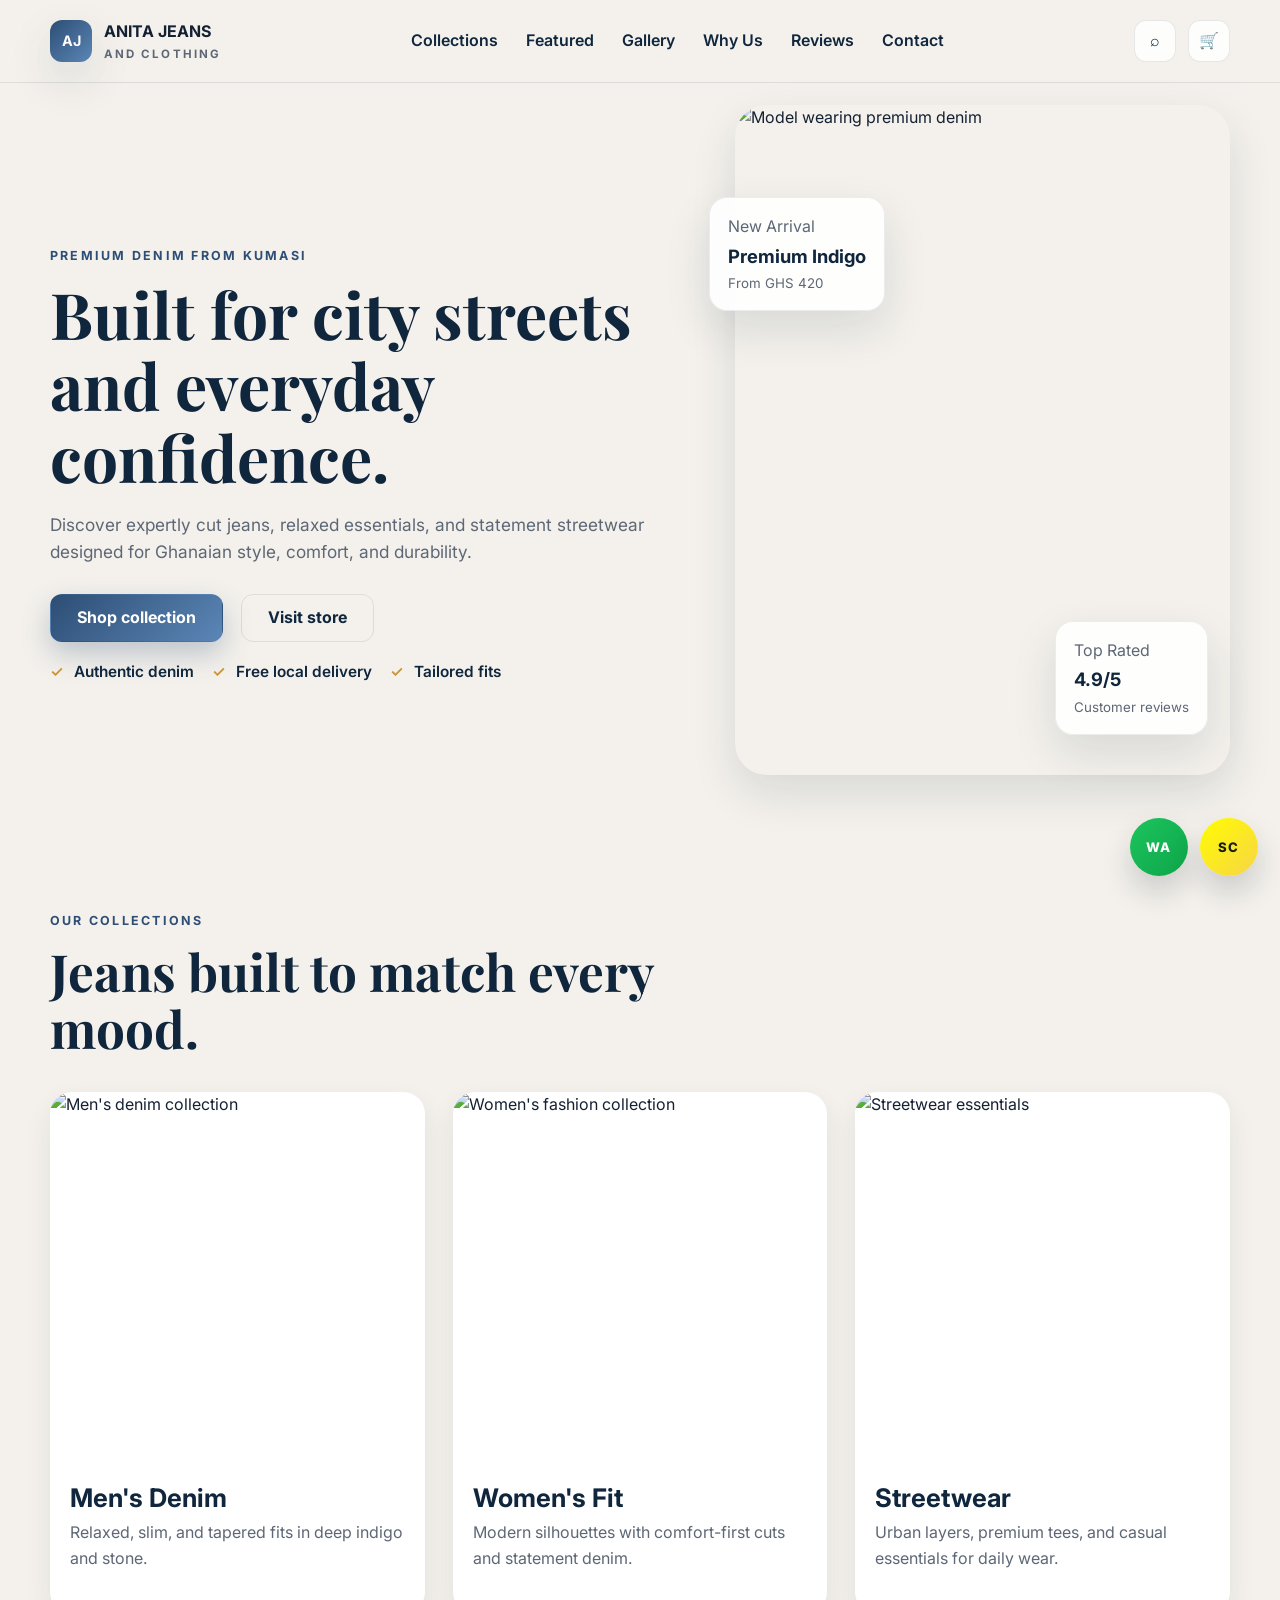
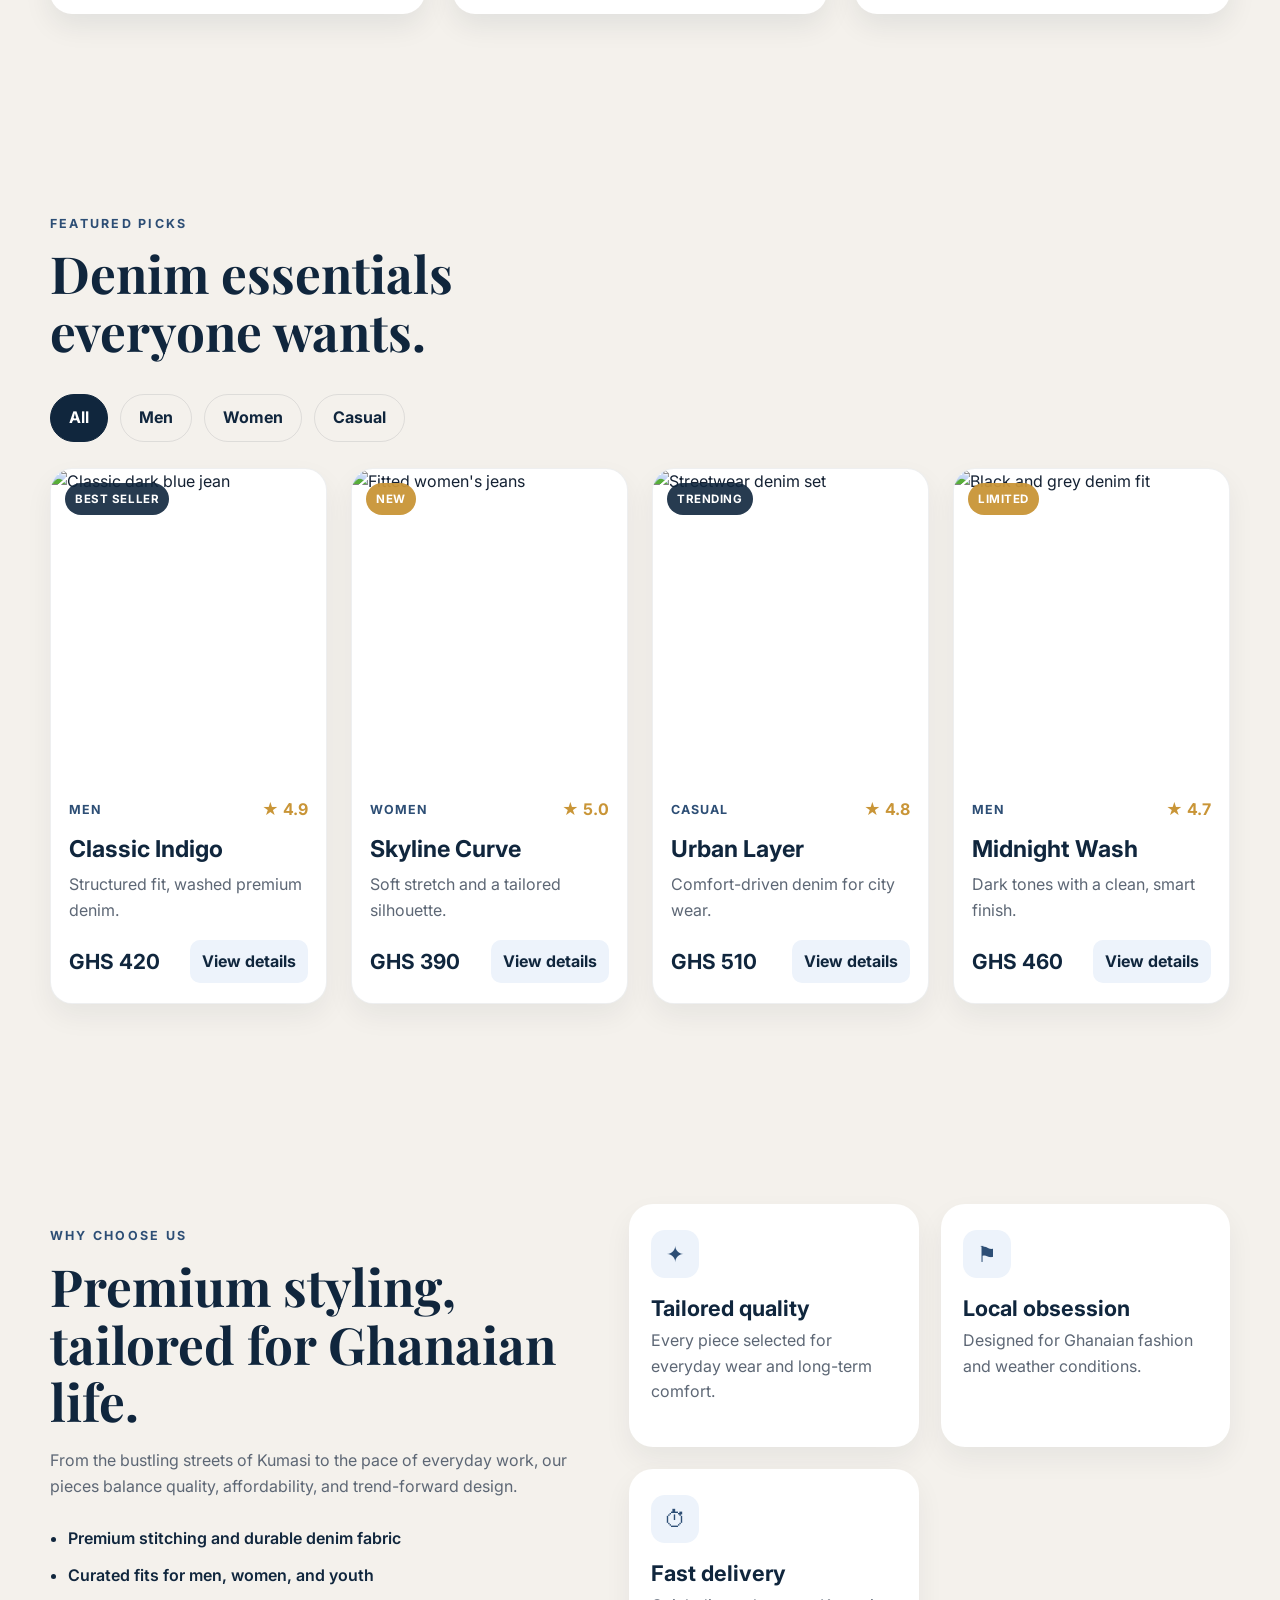
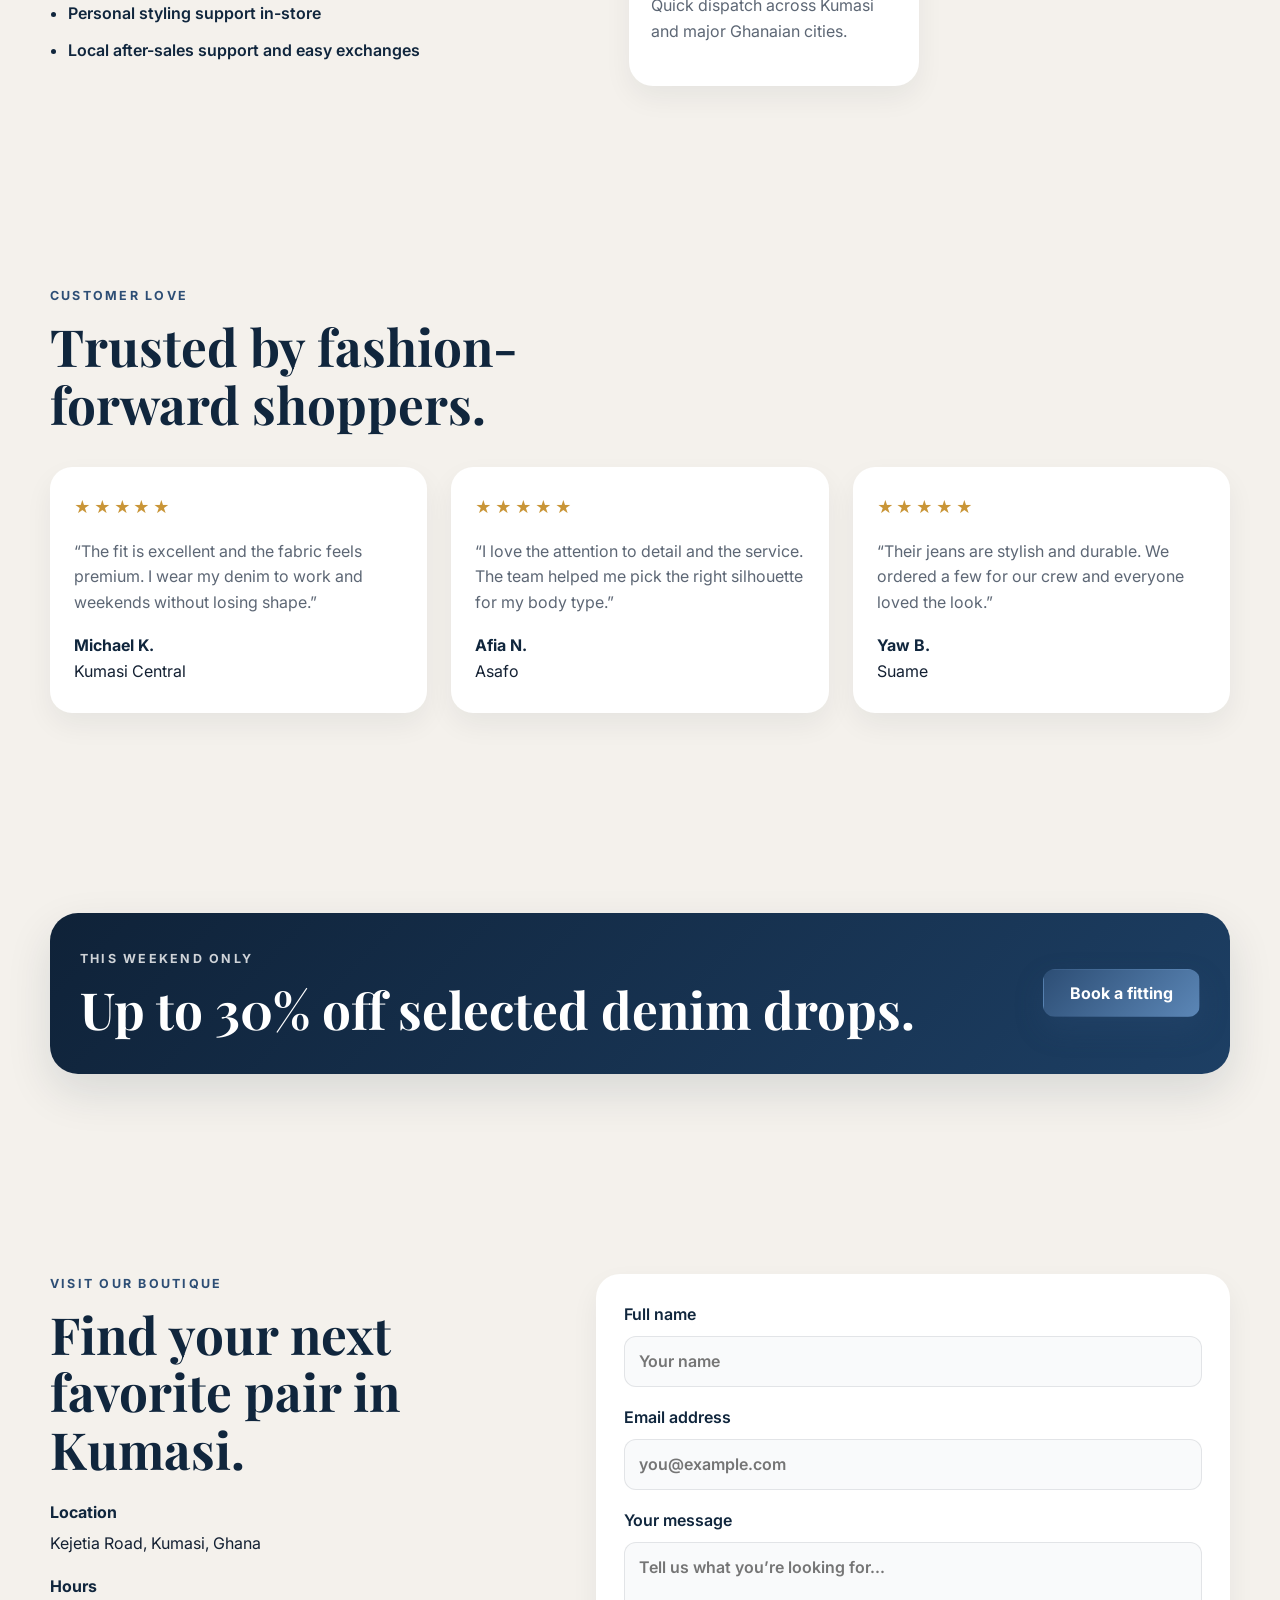
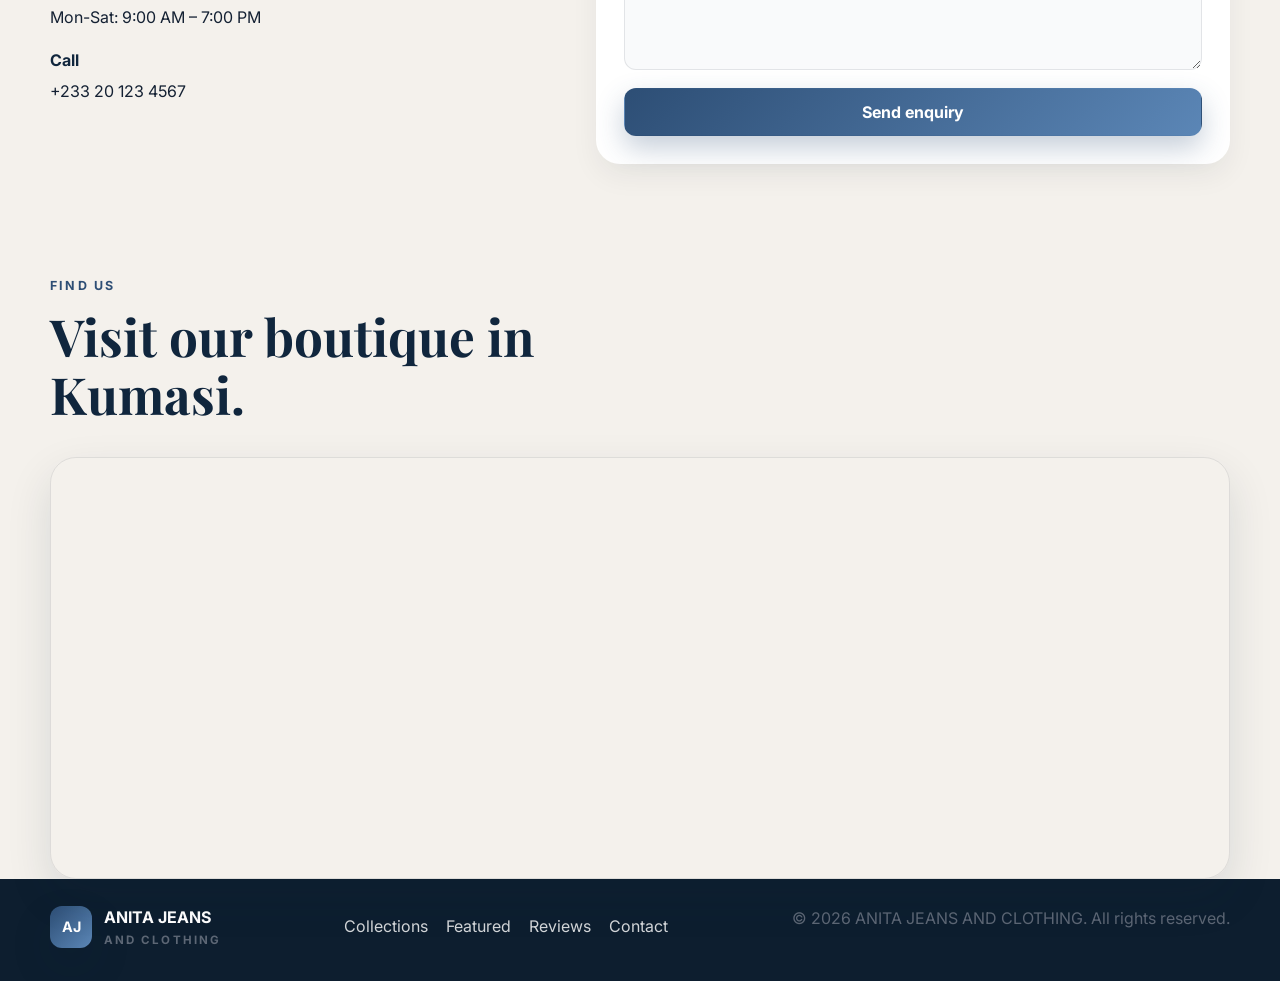
==== index.html @ ad5097da "first commit" ====
<!DOCTYPE html>
<html lang="en">
  <head>
    <meta charset="UTF-8" />
    <meta name="viewport" content="width=device-width, initial-scale=1.0" />
    <title>ANITA JEANS AND CLOTHING | Premium Jeans & Clothing</title>
    <meta
      name="description"
      content="ANITA JEANS AND CLOTHING offers premium jeans, fashion basics, and everyday clothing in Ghana's commercial hub, Kumasi."
    />
    <link rel="preconnect" href="https://fonts.googleapis.com" />
    <link rel="preconnect" href="https://fonts.gstatic.com" crossorigin />
    <link
      href="https://fonts.googleapis.com/css2?family=Inter:wght@400;500;600;700;800&family=Playfair+Display:wght@600;700;800&display=swap"
      rel="stylesheet"
    />
    <link rel="stylesheet" href="styles.css" />
  </head>
  <body>
    <header class="site-header">
      <div class="container nav-wrap">
        <a href="#home" class="brand" aria-label="ANITA JEANS AND CLOTHING home">
          <span class="brand-mark">AJ</span>
          <span>
            <strong>ANITA JEANS</strong>
            <small>AND CLOTHING</small>
          </span>
        </a>

        <nav class="main-nav" aria-label="Main navigation">
          <a href="#collections">Collections</a>
          <a href="#featured">Featured</a>
          <a href="gallery.html">Gallery</a>
          <a href="#why-us">Why Us</a>
          <a href="#reviews">Reviews</a>
          <a href="#contact">Contact</a>
        </nav>

        <div class="nav-actions">
          <button class="icon-button" aria-label="Search">
            <span>⌕</span>
          </button>
          <button class="icon-button" aria-label="Cart">
            <span>🛒</span>
          </button>
          <button class="menu-button" aria-label="Open menu">
            <span></span>
            <span></span>
            <span></span>
          </button>
        </div>
      </div>
    </header>

    <main id="home">
      <section class="hero">
        <div class="container hero-grid">
          <div class="hero-copy reveal">
            <p class="eyebrow">Premium denim from Kumasi</p>
            <h1>Built for city streets and everyday confidence.</h1>
            <p class="hero-text">
              Discover expertly cut jeans, relaxed essentials, and statement
              streetwear designed for Ghanaian style, comfort, and durability.
            </p>
            <div class="cta-row">
              <a href="#featured" class="btn btn-primary">Shop collection</a>
              <a href="#contact" class="btn btn-secondary">Visit store</a>
            </div>
            <ul class="trust-list">
              <li>Authentic denim</li>
              <li>Free local delivery</li>
              <li>Tailored fits</li>
            </ul>
          </div>

          <div class="hero-visual reveal">
            <div class="floating-card card-one">
              <span>New Arrival</span>
              <strong>Premium Indigo</strong>
              <small>From GHS 420</small>
            </div>
            <div class="image-stack">
              <img
                src="https://images.unsplash.com/photo-1541099649105-f69ad21f3246?auto=format&fit=crop&w=900&q=80"
                alt="Model wearing premium denim"
              />
            </div>
            <div class="floating-card card-two">
              <span>Top Rated</span>
              <strong>4.9/5</strong>
              <small>Customer reviews</small>
            </div>
          </div>
        </div>
      </section>

     <!-- <section class="stats-bar">
        <div class="container stats-grid">
          <div>
            <strong>10K+</strong>
            <span>Happy shoppers</span>
          </div>
          <div>
            <strong>120+</strong>
            <span>Styles curated</span>
          </div>
          <div>
            <strong>48h</strong>
            <span>Fast local dispatch</span>
          </div>
          <div>
            <strong>5.0</strong>
            <span>Average service rating</span>
          </div>
        </div>
      </section>
      -->


      <section id="collections" class="collections section-space">
        <div class="container">
          <div class="section-heading reveal">
            <p class="eyebrow">Our collections</p>
            <h2>Jeans built to match every mood.</h2>
          </div>

          <div class="collection-grid">
            <a class="collection-card reveal" href="gallery.html">
              <img
                src="https://images.unsplash.com/photo-1521572267360-ee0c2909d518?auto=format&fit=crop&w=800&q=80"
                alt="Men's denim collection"
              />
              <div class="card-copy">
                <h3>Men's Denim</h3>
                <p>Relaxed, slim, and tapered fits in deep indigo and stone.</p>
              </div>
            </a>
            <a class="collection-card reveal" href="gallery.html">
              <img
                src="https://images.unsplash.com/photo-1483985988355-763728e1935b?auto=format&fit=crop&w=800&q=80"
                alt="Women's fashion collection"
              />
              <div class="card-copy">
                <h3>Women's Fit</h3>
                <p>Modern silhouettes with comfort-first cuts and statement denim.</p>
              </div>
            </a>
            <a class="collection-card reveal" href="gallery.html">
              <img
                src="https://images.unsplash.com/photo-1507679799987-c73779587ccf?auto=format&fit=crop&w=800&q=80"
                alt="Streetwear essentials"
              />
              <div class="card-copy">
                <h3>Streetwear</h3>
                <p>Urban layers, premium tees, and casual essentials for daily wear.</p>
              </div>
            </a>
          </div>
        </div>
      </section>

      <section id="featured" class="featured section-space">
        <div class="container">
          <div class="section-heading reveal">
            <p class="eyebrow">Featured picks</p>
            <h2>Denim essentials everyone wants.</h2>
          </div>

          <div class="filter-bar reveal" aria-label="Product filters">
            <button class="filter-btn active" data-filter="all">All</button>
            <button class="filter-btn" data-filter="men">Men</button>
            <button class="filter-btn" data-filter="women">Women</button>
            <button class="filter-btn" data-filter="casual">Casual</button>
          </div>

          <div class="product-grid">
            <a class="product-card reveal" data-category="men" href="gallery.html">
              <div class="product-image">
                <img
                  src="https://images.unsplash.com/photo-1515886657613-9f3515b0c78f?auto=format&fit=crop&w=800&q=80"
                  alt="Classic dark blue jean"
                />
                <span class="badge">Best seller</span>
              </div>
              <div class="product-info">
                <div class="meta-row">
                  <span class="category">Men</span>
                  <span class="rating">★ 4.9</span>
                </div>
                <h3>Classic Indigo</h3>
                <p>Structured fit, washed premium denim.</p>
                <div class="price-row">
                  <strong>GHS 420</strong>
                  <button type="button">View details</button>
                </div>
              </div>
            </a>

            <a class="product-card reveal" data-category="women" href="gallery.html">
              <div class="product-image">
                <img
                  src="https://images.unsplash.com/photo-1529139574466-a303027c1d8b?auto=format&fit=crop&w=800&q=80"
                  alt="Fitted women's jeans"
                />
                <span class="badge alt">New</span>
              </div>
              <div class="product-info">
                <div class="meta-row">
                  <span class="category">Women</span>
                  <span class="rating">★ 5.0</span>
                </div>
                <h3>Skyline Curve</h3>
                <p>Soft stretch and a tailored silhouette.</p>
                <div class="price-row">
                  <strong>GHS 390</strong>
                  <button type="button">View details</button>
                </div>
              </div>
            </a>

            <a class="product-card reveal" data-category="casual" href="gallery.html">
              <div class="product-image">
                <img
                  src="https://images.unsplash.com/photo-1524504388940-b1c1722653e1?auto=format&fit=crop&w=800&q=80"
                  alt="Streetwear denim set"
                />
                <span class="badge">Trending</span>
              </div>
              <div class="product-info">
                <div class="meta-row">
                  <span class="category">Casual</span>
                  <span class="rating">★ 4.8</span>
                </div>
                <h3>Urban Layer</h3>
                <p>Comfort-driven denim for city wear.</p>
                <div class="price-row">
                  <strong>GHS 510</strong>
                  <button type="button">View details</button>
                </div>
              </div>
            </a>

            <a class="product-card reveal" data-category="men" href="gallery.html">
              <div class="product-image">
                <img
                  src="https://images.unsplash.com/photo-1504593811423-6dd665756598?auto=format&fit=crop&w=800&q=80"
                  alt="Black and grey denim fit"
                />
                <span class="badge alt">Limited</span>
              </div>
              <div class="product-info">
                <div class="meta-row">
                  <span class="category">Men</span>
                  <span class="rating">★ 4.7</span>
                </div>
                <h3>Midnight Wash</h3>
                <p>Dark tones with a clean, smart finish.</p>
                <div class="price-row">
                  <strong>GHS 460</strong>
                  <button type="button">View details</button>
                </div>
              </div>
            </a>
          </div>
        </div>
      </section>

      <section id="why-us" class="why-us section-space">
        <div class="container why-layout">
          <div class="why-copy reveal">
            <p class="eyebrow">Why choose us</p>
            <h2>Premium styling, tailored for Ghanaian life.</h2>
            <p>
              From the bustling streets of Kumasi to the pace of everyday work,
              our pieces balance quality, affordability, and trend-forward design.
            </p>
            <ul class="feature-list">
              <li>Premium stitching and durable denim fabric</li>
              <li>Curated fits for men, women, and youth</li>
              <li>Personal styling support in-store</li>
              <li>Local after-sales support and easy exchanges</li>
            </ul>
          </div>

          <div class="feature-cards reveal">
            <div class="mini-card">
              <span class="icon">✦</span>
              <h3>Tailored quality</h3>
              <p>Every piece selected for everyday wear and long-term comfort.</p>
            </div>
            <div class="mini-card">
              <span class="icon">⚑</span>
              <h3>Local obsession</h3>
              <p>Designed for Ghanaian fashion and weather conditions.</p>
            </div>
            <div class="mini-card">
              <span class="icon">⏱</span>
              <h3>Fast delivery</h3>
              <p>Quick dispatch across Kumasi and major Ghanaian cities.</p>
            </div>
          </div>
        </div>
      </section>

      <section id="reviews" class="reviews section-space">
        <div class="container">
          <div class="section-heading reveal">
            <p class="eyebrow">Customer love</p>
            <h2>Trusted by fashion-forward shoppers.</h2>
          </div>

          <div class="testimonial-grid">
            <article class="testimonial reveal">
              <div class="stars">★★★★★</div>
              <p>
                “The fit is excellent and the fabric feels premium. I wear my denim
                to work and weekends without losing shape.”
              </p>
              <div class="person">
                <strong>Michael K.</strong>
                <span>Kumasi Central</span>
              </div>
            </article>
            <article class="testimonial reveal">
              <div class="stars">★★★★★</div>
              <p>
                “I love the attention to detail and the service. The team helped me
                pick the right silhouette for my body type.”
              </p>
              <div class="person">
                <strong>Afia N.</strong>
                <span>Asafo</span>
              </div>
            </article>
            <article class="testimonial reveal">
              <div class="stars">★★★★★</div>
              <p>
                “Their jeans are stylish and durable. We ordered a few for our crew
                and everyone loved the look.”
              </p>
              <div class="person">
                <strong>Yaw B.</strong>
                <span>Suame</span>
              </div>
            </article>
          </div>
        </div>
      </section>

      <section class="promo-banner section-space">
        <div class="container promo-box reveal">
          <div>
            <p class="eyebrow">This weekend only</p>
            <h2>Up to 30% off selected denim drops.</h2>
          </div>
          <a href="#contact" class="btn btn-primary">Book a fitting</a>
        </div>
      </section>

      <section id="contact" class="contact section-space">
        <div class="container contact-grid">
          <div class="contact-copy reveal">
            <p class="eyebrow">Visit our boutique</p>
            <h2>Find your next favorite pair in Kumasi.</h2>
            <div class="info-list">
              <div>
                <strong>Location</strong>
                <span>Kejetia Road, Kumasi, Ghana</span>
              </div>
              <div>
                <strong>Hours</strong>
                <span>Mon-Sat: 9:00 AM – 7:00 PM</span>
              </div>
              <div>
                <strong>Call</strong>
                <span>+233 20 123 4567</span>
              </div>
            </div>
          </div>

          <form class="contact-form reveal">
            <label>
              Full name
              <input type="text" placeholder="Your name" />
            </label>
            <label>
              Email address
              <input type="email" placeholder="you@example.com" />
            </label>
            <label>
              Your message
              <textarea rows="4" placeholder="Tell us what you’re looking for..."></textarea>
            </label>
            <button type="submit" class="btn btn-primary">Send enquiry</button>
          </form>
        </div>
      </section>

      <section class="map-section section-space-sm">
        <div class="container">
          <div class="section-heading reveal">
            <p class="eyebrow">Find us</p>
            <h2>Visit our boutique in Kumasi.</h2>
          </div>
          <div class="map-frame reveal">
            <iframe
              src="https://www.google.com/maps?q=Kejetia%20Road%20Kumasi%20Ghana&output=embed"
              loading="lazy"
              referrerpolicy="no-referrer-when-downgrade"
              allowfullscreen
              title="ANITA JEANS AND CLOTHING location map"
            ></iframe>
          </div>
        </div>
      </section>
    </main>

    <footer class="site-footer">
      <div class="container footer-wrap">
        <div>
          <a href="#home" class="brand footer-brand">
            <span class="brand-mark">AJ</span>
            <span>
              <strong>ANITA JEANS</strong>
              <small>AND CLOTHING</small>
            </span>
          </a>
        </div>

        <div class="footer-links">
          <a href="#collections">Collections</a>
          <a href="#featured">Featured</a>
          <a href="#reviews">Reviews</a>
          <a href="#contact">Contact</a>
        </div>

        <p>© <span id="year"></span> ANITA JEANS AND CLOTHING. All rights reserved.</p>
      </div>
    </footer>

    <div class="floating-socials" aria-label="Social media links">
      <a
        class="social-float whatsapp-float"
        href="https://wa.me/233200000000?text=Hello%20ANITA%20JEANS%20AND%20CLOTHING%2C%20I%20would%20like%20to%20place%20an%20order."
        target="_blank"
        rel="noopener noreferrer"
        aria-label="Chat on WhatsApp"
      >
        <span>WA</span>
      </a>
      <a
        class="social-float snapchat-float"
        href="https://www.snapchat.com/add/anitajeans"
        target="_blank"
        rel="noopener noreferrer"
        aria-label="Follow on Snapchat"
      >
        <span>SC</span>
      </a>
    </div>

    <script src="script.js"></script>
  </body>
</html>
---- styles.css ----
:root {
  --bg: #f4f1ec;
  --panel: #ffffff;
  --panel-soft: #edf3fb;
  --ink: #142133;
  --muted: #5d6775;
  --line: rgba(20, 33, 51, 0.1);
  --navy: #10263d;
  --denim: #2d4e75;
  --denim-bright: #5b86b6;
  --jean-dark: #162c44;
  --stone: #d9d4cb;
  --gold: #c99537;
  --shadow: 0 18px 45px rgba(16, 38, 61, 0.12);
  --radius: 22px;
}

* {
  box-sizing: border-box;
}

html {
  scroll-behavior: smooth;
}

body {
  margin: 0;
  font-family: "Inter", sans-serif;
  background: var(--bg);
  color: var(--ink);
  line-height: 1.6;
  overflow-x: hidden;
}

a {
  color: inherit;
  text-decoration: none;
}

img {
  display: block;
  max-width: 100%;
}

button,
input,
textarea {
  font: inherit;
}

.container {
  width: min(1180px, calc(100% - 32px));
  margin: 0 auto;
}

.section-space {
  padding: 100px 0;
}

.eyebrow {
  margin: 0 0 12px;
  font-size: 0.78rem;
  letter-spacing: 0.18em;
  text-transform: uppercase;
  color: var(--denim);
  font-weight: 700;
}

h1,
h2,
h3 {
  margin-top: 0;
  line-height: 1.12;
  color: var(--navy);
}

h1,
h2 {
  font-family: "Playfair Display", serif;
}

h1 {
  font-size: clamp(2.8rem, 5vw, 5rem);
  margin-bottom: 18px;
}

h2 {
  font-size: clamp(2.2rem, 4vw, 3.4rem);
  margin-bottom: 18px;
}

p {
  margin-top: 0;
  color: var(--muted);
}

.site-header {
  position: sticky;
  top: 0;
  z-index: 50;
  background: rgba(244, 241, 236, 0.78);
  backdrop-filter: blur(16px);
  border-bottom: 1px solid var(--line);
}

.nav-wrap {
  display: flex;
  align-items: center;
  justify-content: space-between;
  height: 82px;
  gap: 24px;
}

.brand {
  display: inline-flex;
  align-items: center;
  gap: 12px;
  font-weight: 700;
}

.brand span strong,
.brand span small {
  display: block;
}

.brand span small {
  font-size: 0.72rem;
  letter-spacing: 0.18em;
  text-transform: uppercase;
  color: var(--muted);
}

.brand-mark {
  width: 42px;
  height: 42px;
  display: inline-grid;
  place-items: center;
  border-radius: 12px;
  background: linear-gradient(135deg, var(--denim), var(--denim-bright));
  color: white;
  font-size: 0.9rem;
  box-shadow: var(--shadow);
}

.main-nav {
  display: flex;
  align-items: center;
  gap: 28px;
  color: var(--navy);
  font-weight: 600;
}

.main-nav a {
  position: relative;
}

.main-nav a.active {
  color: var(--denim);
}

.main-nav a::after {
  content: "";
  position: absolute;
  left: 0;
  bottom: -8px;
  width: 0;
  height: 2px;
  background: var(--denim);
  transition: width 0.25s ease;
}

.main-nav a:hover::after,
.main-nav a:focus-visible::after {
  width: 100%;
}

.nav-actions {
  display: flex;
  align-items: center;
  gap: 12px;
}

.icon-button,
.menu-button {
  border: 1px solid var(--line);
  background: rgba(255, 255, 255, 0.8);
  color: var(--navy);
  border-radius: 12px;
  width: 42px;
  height: 42px;
  display: grid;
  place-items: center;
  cursor: pointer;
  transition: transform 0.2s ease;
}

.icon-button:hover,
.menu-button:hover {
  transform: translateY(-1px);
}

.menu-button {
  display: none;
  padding: 0;
}

.menu-button span {
  display: block;
  width: 18px;
  height: 2px;
  background: var(--navy);
  border-radius: 999px;
  margin: 2px 0;
}

.hero {
  position: relative;
  padding: 72px 0 36px;
}

.hero-grid {
  display: grid;
  grid-template-columns: 1.08fr 0.92fr;
  align-items: center;
  gap: 48px;
}

.hero-text {
  max-width: 610px;
  font-size: 1.08rem;
}

.cta-row {
  display: flex;
  flex-wrap: wrap;
  align-items: center;
  gap: 18px;
  margin: 28px 0 18px;
}

.btn {
  display: inline-flex;
  align-items: center;
  justify-content: center;
  min-height: 48px;
  padding: 0 26px;
  border-radius: 12px;
  border: 1px solid transparent;
  font-weight: 700;
  transition: transform 0.2s ease, box-shadow 0.2s ease;
}

.btn:hover {
  transform: translateY(-2px);
}

.btn-primary {
  background: linear-gradient(135deg, var(--denim), var(--denim-bright));
  color: white;
  box-shadow: 0 12px 28px rgba(45, 78, 117, 0.28);
}

.btn-secondary {
  background: transparent;
  color: var(--navy);
  border-color: var(--line);
}

.trust-list {
  display: flex;
  flex-wrap: wrap;
  gap: 18px;
  list-style: none;
  padding: 0;
  margin: 18px 0 0;
  color: var(--navy);
  font-weight: 600;
  font-size: 0.96rem;
}

.trust-list li::before {
  content: "✓";
  display: inline-block;
  margin-right: 10px;
  color: var(--gold);
}

.hero-visual {
  position: relative;
  min-height: 620px;
}

.image-stack {
  position: absolute;
  right: 0;
  bottom: 0;
  width: min(570px, 95%);
  border-radius: 32px;
  overflow: hidden;
  box-shadow: var(--shadow);
}

.image-stack img {
  width: 100%;
  height: 670px;
  object-fit: cover;
}

.floating-card {
  position: absolute;
  z-index: 2;
  background: rgba(255, 255, 255, 0.9);
  border: 1px solid rgba(17, 32, 50, 0.08);
  backdrop-filter: blur(10px);
  border-radius: 18px;
  box-shadow: var(--shadow);
  padding: 16px 18px;
  display: flex;
  flex-direction: column;
  gap: 2px;
}

.floating-card span,
.floating-card small {
  color: var(--muted);
}

.floating-card strong {
  color: var(--navy);
  font-size: 1.15rem;
}

.card-one {
  left: 0;
  top: 42px;
}

.card-two {
  right: 22px;
  bottom: 40px;
}

.stats-bar {
  background: var(--navy);
  padding: 32px 0;
}

.stats-grid {
  display: grid;
  grid-template-columns: repeat(4, minmax(0, 1fr));
  gap: 18px;
  color: white;
}

.stats-grid div {
  display: flex;
  flex-direction: column;
  align-items: center;
  gap: 6px;
}

.stats-grid strong {
  font-size: clamp(1.8rem, 2vw, 2.6rem);
}

.stats-grid span {
  opacity: 0.8;
}

.section-heading {
  max-width: 620px;
  margin-bottom: 34px;
}

.collection-grid {
  display: grid;
  grid-template-columns: repeat(3, minmax(0, 1fr));
  gap: 28px;
}

.collection-card {
  background: var(--panel);
  border-radius: var(--radius);
  overflow: hidden;
  box-shadow: 0 12px 28px rgba(17, 32, 50, 0.08);
}

.collection-card img {
  width: 100%;
  height: 370px;
  object-fit: cover;
}

.card-copy {
  padding: 22px 20px 26px;
}

.card-copy h3 {
  margin-bottom: 8px;
  font-size: 1.6rem;
}

.filter-bar {
  display: flex;
  flex-wrap: wrap;
  gap: 12px;
  margin-bottom: 26px;
}

.filter-btn {
  border: 1px solid var(--line);
  background: transparent;
  color: var(--navy);
  border-radius: 999px;
  padding: 10px 18px;
  cursor: pointer;
  font-weight: 700;
}

.filter-btn.active {
  background: var(--navy);
  color: white;
  border-color: var(--navy);
}

.product-grid {
  display: grid;
  grid-template-columns: repeat(4, minmax(0, 1fr));
  gap: 24px;
}

.product-card {
  background: var(--panel);
  border-radius: 22px;
  overflow: hidden;
  border: 1px solid rgba(17, 32, 50, 0.07);
  box-shadow: 0 12px 28px rgba(17, 32, 50, 0.06);
  transition: transform 0.25s ease, box-shadow 0.25s ease;
}

.product-card:hover {
  transform: translateY(-5px);
  box-shadow: 0 18px 35px rgba(17, 32, 50, 0.09);
}

.product-image {
  position: relative;
}

.product-image img {
  width: 100%;
  height: 310px;
  object-fit: cover;
}

.badge {
  position: absolute;
  top: 14px;
  left: 14px;
  background: rgba(16, 38, 61, 0.9);
  color: white;
  border-radius: 999px;
  font-size: 0.72rem;
  font-weight: 700;
  letter-spacing: 0.05em;
  text-transform: uppercase;
  padding: 7px 10px;
}

.badge.alt {
  background: rgba(201, 149, 55, 0.95);
}

.product-info {
  padding: 18px 18px 20px;
}

.meta-row,
.price-row {
  display: flex;
  align-items: center;
  justify-content: space-between;
  gap: 12px;
}

.category {
  color: var(--denim);
  font-weight: 700;
  font-size: 0.78rem;
  letter-spacing: 0.08em;
  text-transform: uppercase;
}

.rating {
  color: var(--gold);
  font-weight: 700;
}

.product-info h3 {
  font-size: 1.45rem;
  margin: 14px 0 10px;
}

.product-info p {
  margin-bottom: 16px;
}

.price-row strong {
  color: var(--navy);
  font-size: 1.3rem;
}

.price-row button {
  border: none;
  background: var(--panel-soft);
  color: var(--navy);
  font-weight: 700;
  border-radius: 10px;
  padding: 9px 12px;
  cursor: pointer;
}

.why-layout {
  display: grid;
  grid-template-columns: 0.95fr 1.05fr;
  gap: 36px;
  align-items: center;
}

.feature-list {
  padding-left: 18px;
  margin: 26px 0 0;
  color: var(--navy);
  font-weight: 600;
}

.feature-list li + li {
  margin-top: 12px;
}

.feature-cards {
  display: grid;
  grid-template-columns: repeat(2, minmax(0, 1fr));
  gap: 22px;
}

.mini-card {
  background: var(--panel);
  border-radius: 24px;
  padding: 26px 22px;
  box-shadow: 0 12px 28px rgba(17, 32, 50, 0.06);
}

.icon {
  width: 48px;
  height: 48px;
  border-radius: 14px;
  display: grid;
  place-items: center;
  background: var(--panel-soft);
  color: var(--denim);
  font-size: 1.4rem;
  margin-bottom: 18px;
}

.mini-card h3 {
  margin-bottom: 8px;
  font-size: 1.35rem;
}

.testimonial-grid {
  display: grid;
  grid-template-columns: repeat(3, minmax(0, 1fr));
  gap: 24px;
}

.testimonial {
  background: var(--panel);
  border-radius: 22px;
  padding: 28px 24px;
  box-shadow: 0 12px 28px rgba(17, 32, 50, 0.06);
}

.stars {
  color: var(--gold);
  letter-spacing: 0.175em;
  margin-bottom: 18px;
}

.person {
  display: flex;
  flex-direction: column;
  margin-top: 18px;
}

.person strong {
  color: var(--navy);
}

.promo-box {
  background: linear-gradient(135deg, #0f2238 0%, #1d3f64 100%);
  border-radius: 28px;
  padding: 36px 30px;
  display: flex;
  align-items: center;
  justify-content: space-between;
  gap: 20px;
  box-shadow: var(--shadow);
}

.promo-box h2 {
  color: white;
  margin: 0;
}

.promo-box .eyebrow {
  color: rgba(255, 255, 255, 0.8);
}

.contact-grid {
  display: grid;
  grid-template-columns: 0.9fr 1.1fr;
  gap: 28px;
  align-items: start;
}

.info-list {
  display: grid;
  gap: 18px;
  margin-top: 22px;
}

.info-list div {
  display: flex;
  flex-direction: column;
  gap: 5px;
}

.info-list strong {
  color: var(--navy);
}

.contact-form {
  display: grid;
  gap: 18px;
  background: var(--panel);
  border-radius: 24px;
  padding: 28px;
  box-shadow: 0 12px 28px rgba(17, 32, 50, 0.06);
}

.contact-form label {
  display: grid;
  gap: 8px;
  color: var(--navy);
  font-weight: 600;
}

.contact-form input,
.contact-form textarea {
  width: 100%;
  border: 1px solid var(--line);
  border-radius: 12px;
  min-height: 50px;
  padding: 12px 14px;
  background: #f9fafb;
  color: var(--ink);
}

.contact-form textarea {
  min-height: 120px;
  resize: vertical;
}

.map-section {
  padding-top: 12px;
}

.map-frame {
  border-radius: 26px;
  overflow: hidden;
  border: 1px solid var(--line);
  box-shadow: var(--shadow);
}

.map-frame iframe {
  width: 100%;
  height: 420px;
  border: 0;
  display: block;
}

.gallery-page {
  padding-top: 72px;
}

.gallery-grid {
  display: grid;
  grid-template-columns: repeat(3, minmax(0, 1fr));
  gap: 24px;
}

.gallery-item {
  background: var(--panel);
  border-radius: 22px;
  overflow: hidden;
  box-shadow: 0 12px 28px rgba(17, 32, 50, 0.08);
  border: 1px solid rgba(17, 32, 50, 0.06);
}

.gallery-image-link {
  display: block;
  overflow: hidden;
}

.gallery-item img {
  width: 100%;
  height: 340px;
  object-fit: cover;
  transition: transform 0.25s ease;
}

.gallery-image-link:hover img,
.gallery-image-link:focus-visible img {
  transform: scale(1.04);
}

.gallery-item-info {
  padding: 18px 18px 22px;
}

.gallery-item-info h3 {
  margin-bottom: 8px;
  font-size: 1.6rem;
}

.gallery-item-info p {
  margin-bottom: 12px;
}

.gallery-item-info strong {
  color: var(--navy);
  font-size: 1.3rem;
}

.site-footer {
  background: #0d1e2f;
  color: rgba(255, 255, 255, 0.82);
  padding: 26px 0 32px;
}

.floating-socials {
  position: fixed;
  right: 22px;
  bottom: 24px;
  z-index: 99;
  display: flex;
  align-items: center;
  gap: 12px;
}

.social-float {
  width: 58px;
  height: 58px;
  border-radius: 50%;
  display: inline-flex;
  align-items: center;
  justify-content: center;
  color: white;
  font-weight: 800;
  font-size: 0.82rem;
  letter-spacing: 0.08em;
  box-shadow: 0 16px 30px rgba(17, 32, 50, 0.18);
  transition: transform 0.2s ease, box-shadow 0.2s ease;
}

.social-float:hover {
  transform: translateY(-2px) scale(1.04);
}

.whatsapp-float {
  background: linear-gradient(135deg, #1cc45d, #0ea54a);
}

.snapchat-float {
  background: linear-gradient(135deg, #fffc00, #f7d548);
  color: #1c1c1c;
}

.footer-wrap {
  display: flex;
  align-items: center;
  justify-content: space-between;
  gap: 18px;
}

.footer-brand {
  color: white;
}

.footer-links {
  display: flex;
  flex-wrap: wrap;
  align-items: center;
  gap: 18px;
}

.hidden {
  display: none !important;
}

.reveal {
  opacity: 0;
  transform: translateY(20px);
  transition: opacity 0.6s ease, transform 0.6s ease;
}

.reveal.visible {
  opacity: 1;
  transform: translateY(0);
}

@media (max-width: 980px) {
  .hero-grid,
  .why-layout,
  .contact-grid,
  .collection-grid,
  .testimonial-grid,
  .product-grid {
    grid-template-columns: 1fr 1fr;
  }

  .main-nav {
    display: none;
    position: absolute;
    top: 82px;
    left: 0;
    right: 0;
    flex-direction: column;
    align-items: flex-start;
    gap: 14px;
    background: rgba(244, 241, 236, 0.96);
    border-bottom: 1px solid var(--line);
    padding: 18px 16px 22px;
  }

  .main-nav.open {
    display: flex;
  }

  .menu-button {
    display: grid;
  }

  .product-grid {
    grid-template-columns: repeat(2, minmax(0, 1fr));
  }
}

@media (max-width: 720px) {
  .floating-socials {
    right: 16px;
    bottom: 16px;
    gap: 10px;
  }

  .social-float {
    width: 52px;
    height: 52px;
    font-size: 0.7rem;
  }

  .section-space {
    padding: 84px 0;
  }

  .hero {
    padding-top: 42px;
  }

  .hero-grid,
  .collection-grid,
  .product-grid,
  .testimonial-grid,
  .feature-cards,
  .stats-grid,
  .why-layout,
  .contact-grid,
  .gallery-grid {
    grid-template-columns: 1fr;
  }

  .nav-wrap {
    height: 72px;
  }

  .brand {
    gap: 8px;
    min-width: 0;
  }

  .brand span strong {
    font-size: 0.9rem;
  }

  .brand span small {
    font-size: 0.58rem;
    letter-spacing: 0.08em;
  }

  .brand-mark {
    width: 36px;
    height: 36px;
    font-size: 0.75rem;
  }

  .hero-copy h1 {
    font-size: clamp(2.2rem, 10vw, 3rem);
  }

  .hero-text {
    font-size: 1rem;
  }

  .cta-row {
    flex-direction: column;
    align-items: stretch;
  }

  .cta-row .btn {
    width: 100%;
  }

  .trust-list {
    display: grid;
    gap: 10px;
  }

  .hero-visual {
    min-height: 480px;
    display: grid;
    gap: 14px;
  }

  .image-stack {
    position: relative;
    width: 100%;
  }

  .image-stack img {
    height: 480px;
  }

  .card-one,
  .card-two {
    position: static;
    margin: 0 0 14px;
  }

  .filter-bar {
    display: grid;
    grid-template-columns: repeat(2, minmax(0, 1fr));
  }

  .filter-btn {
    width: 100%;
  }

  .product-info h3,
  .card-copy h3,
  .gallery-item-info h3 {
    font-size: 1.2rem;
  }

  .price-row {
    align-items: center;
  }

  .price-row strong {
    font-size: 1.05rem;
  }

  .price-row button {
    min-width: 110px;
  }

  .promo-box,
  .footer-wrap {
    flex-direction: column;
    align-items: flex-start;
  }

  .promo-box {
    padding: 26px 20px;
  }

  .contact-form {
    padding: 20px 18px;
  }

  .map-frame iframe {
    height: 300px;
  }

  .gallery-item img {
    height: 280px;
  }

  .main-nav {
    padding-inline: 20px;
  }
}
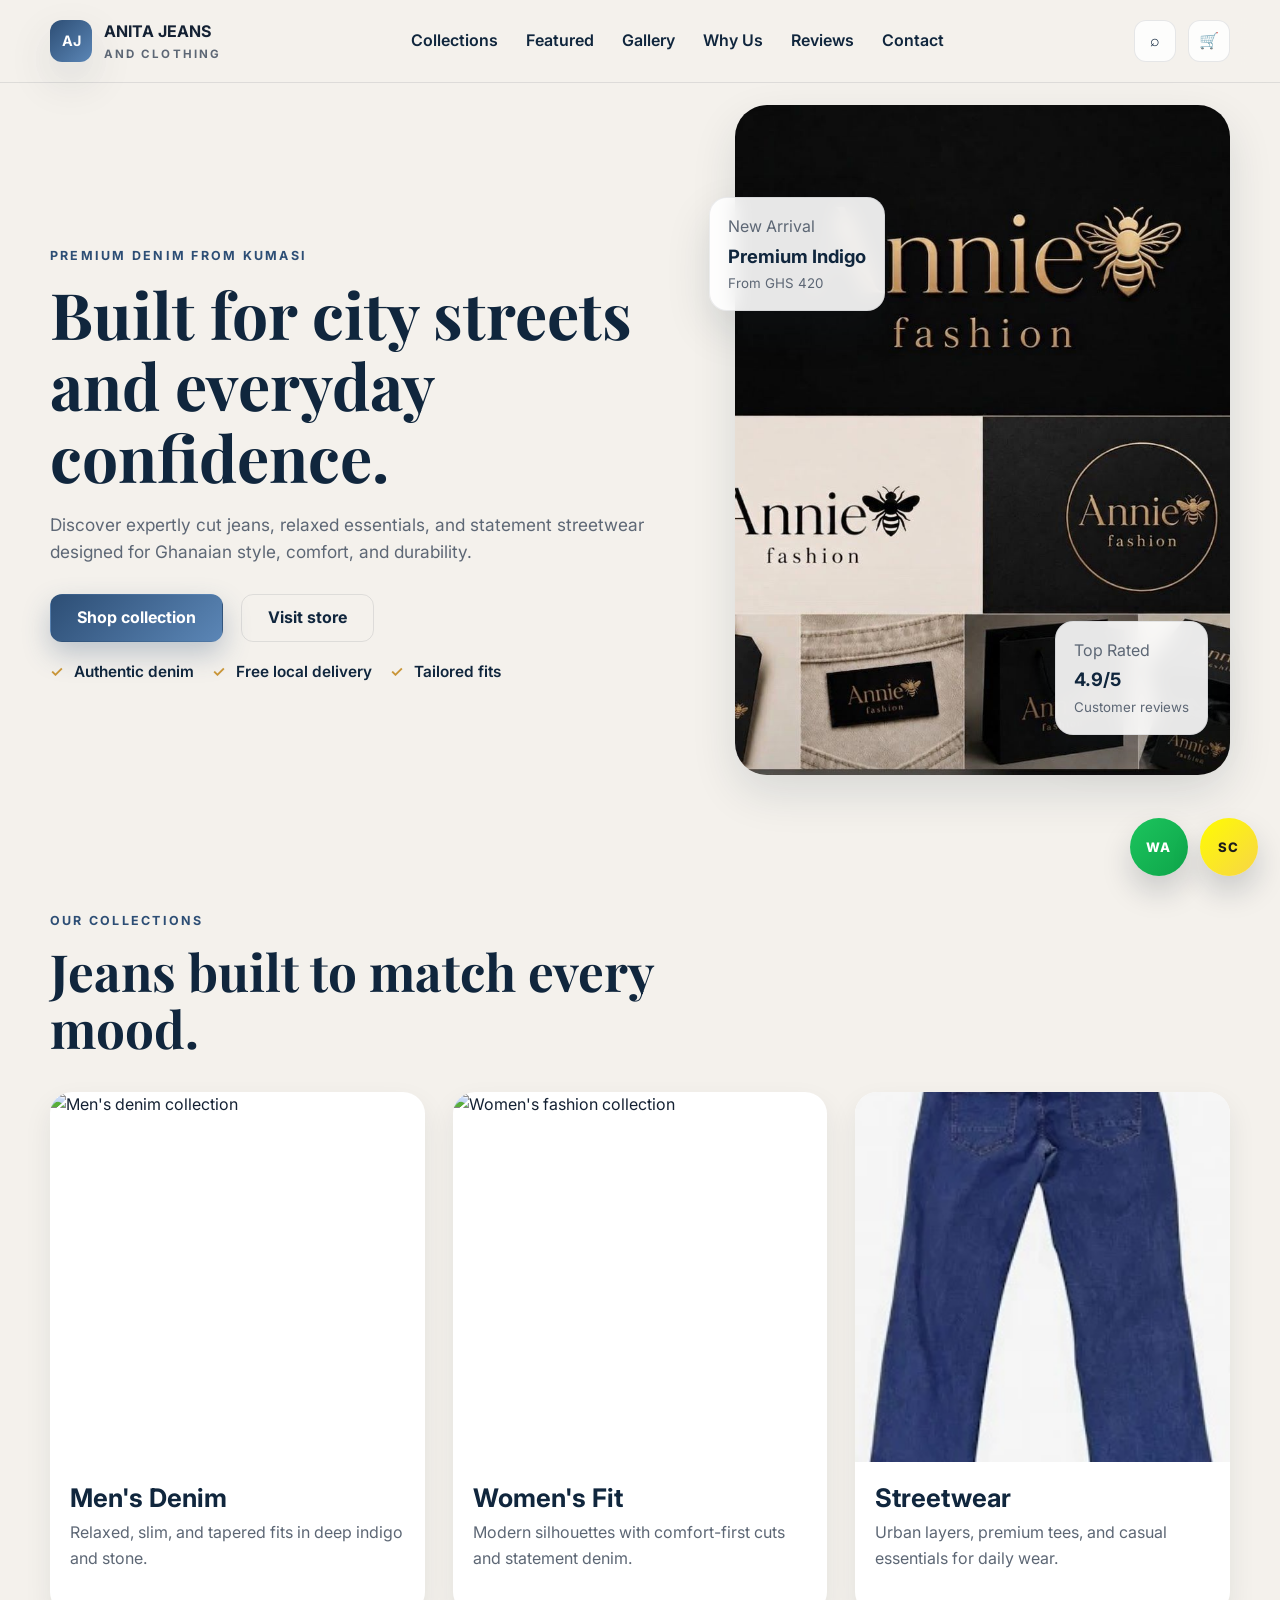
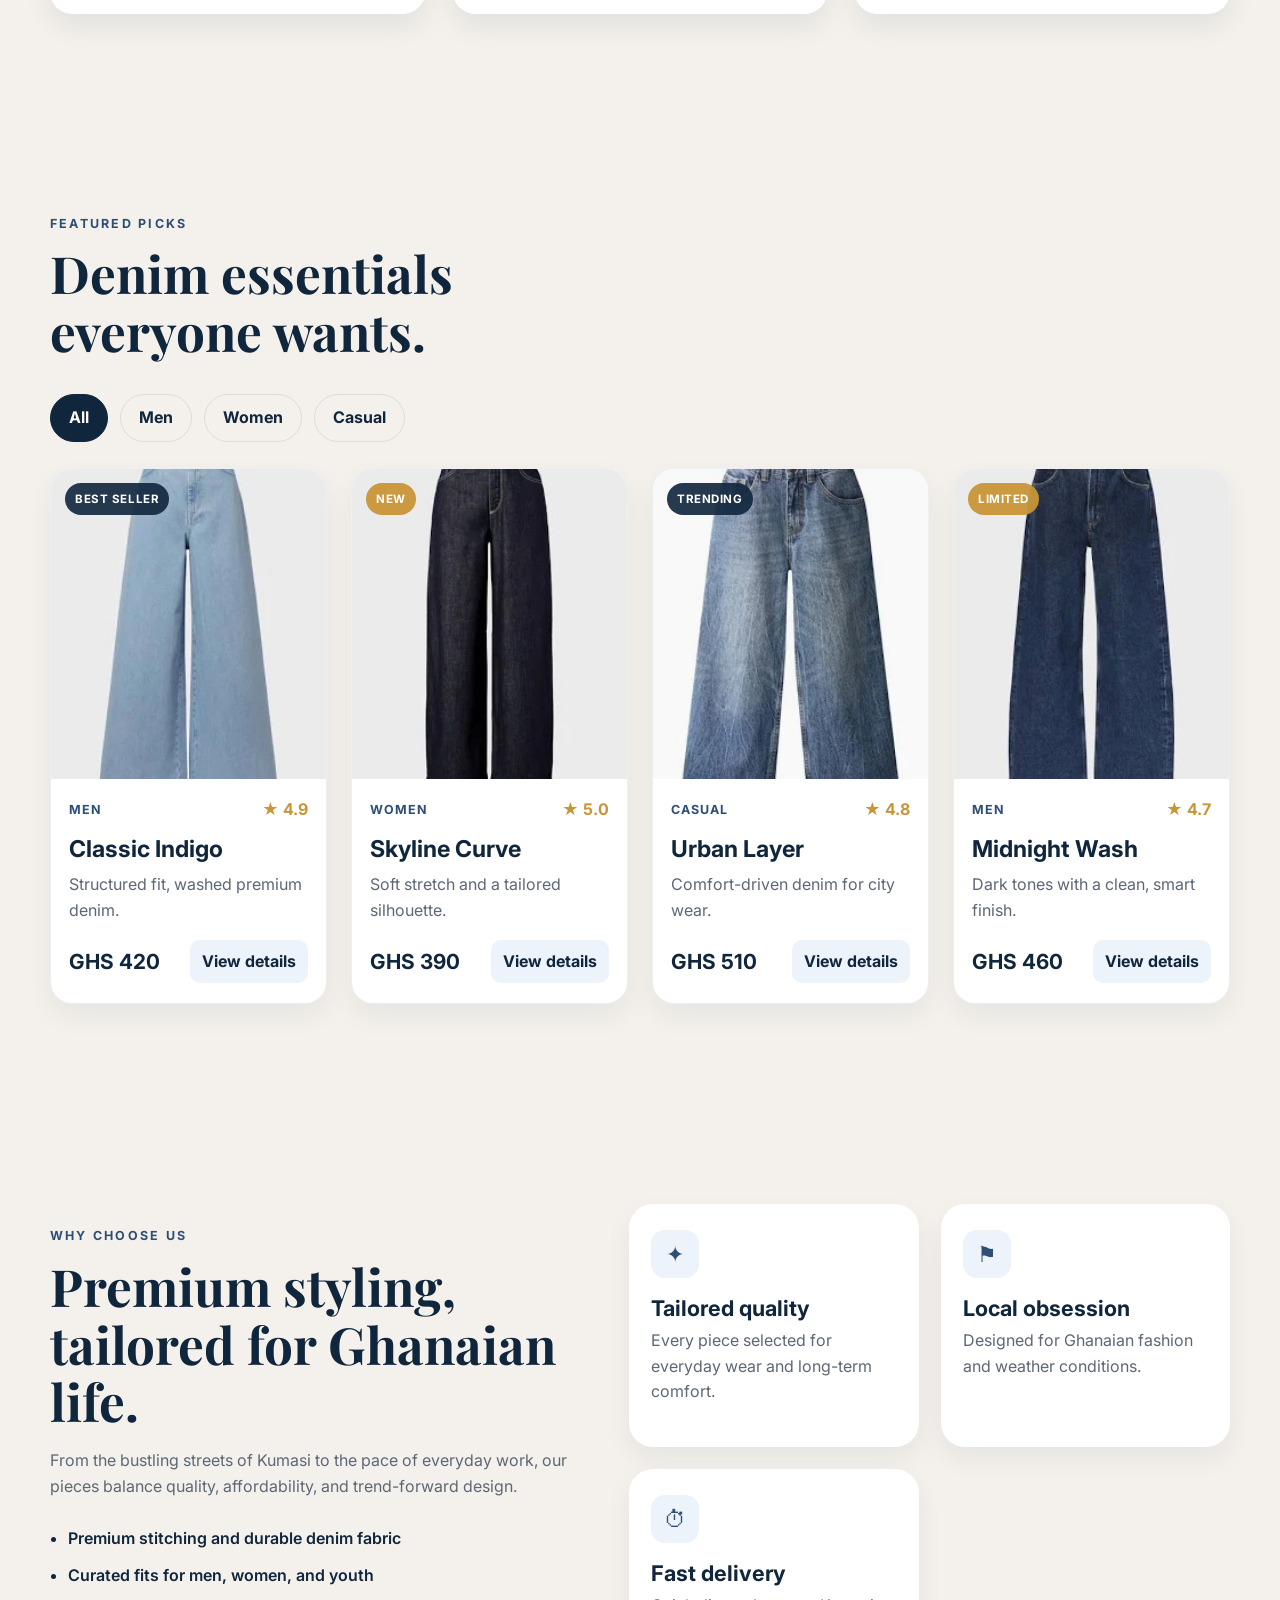
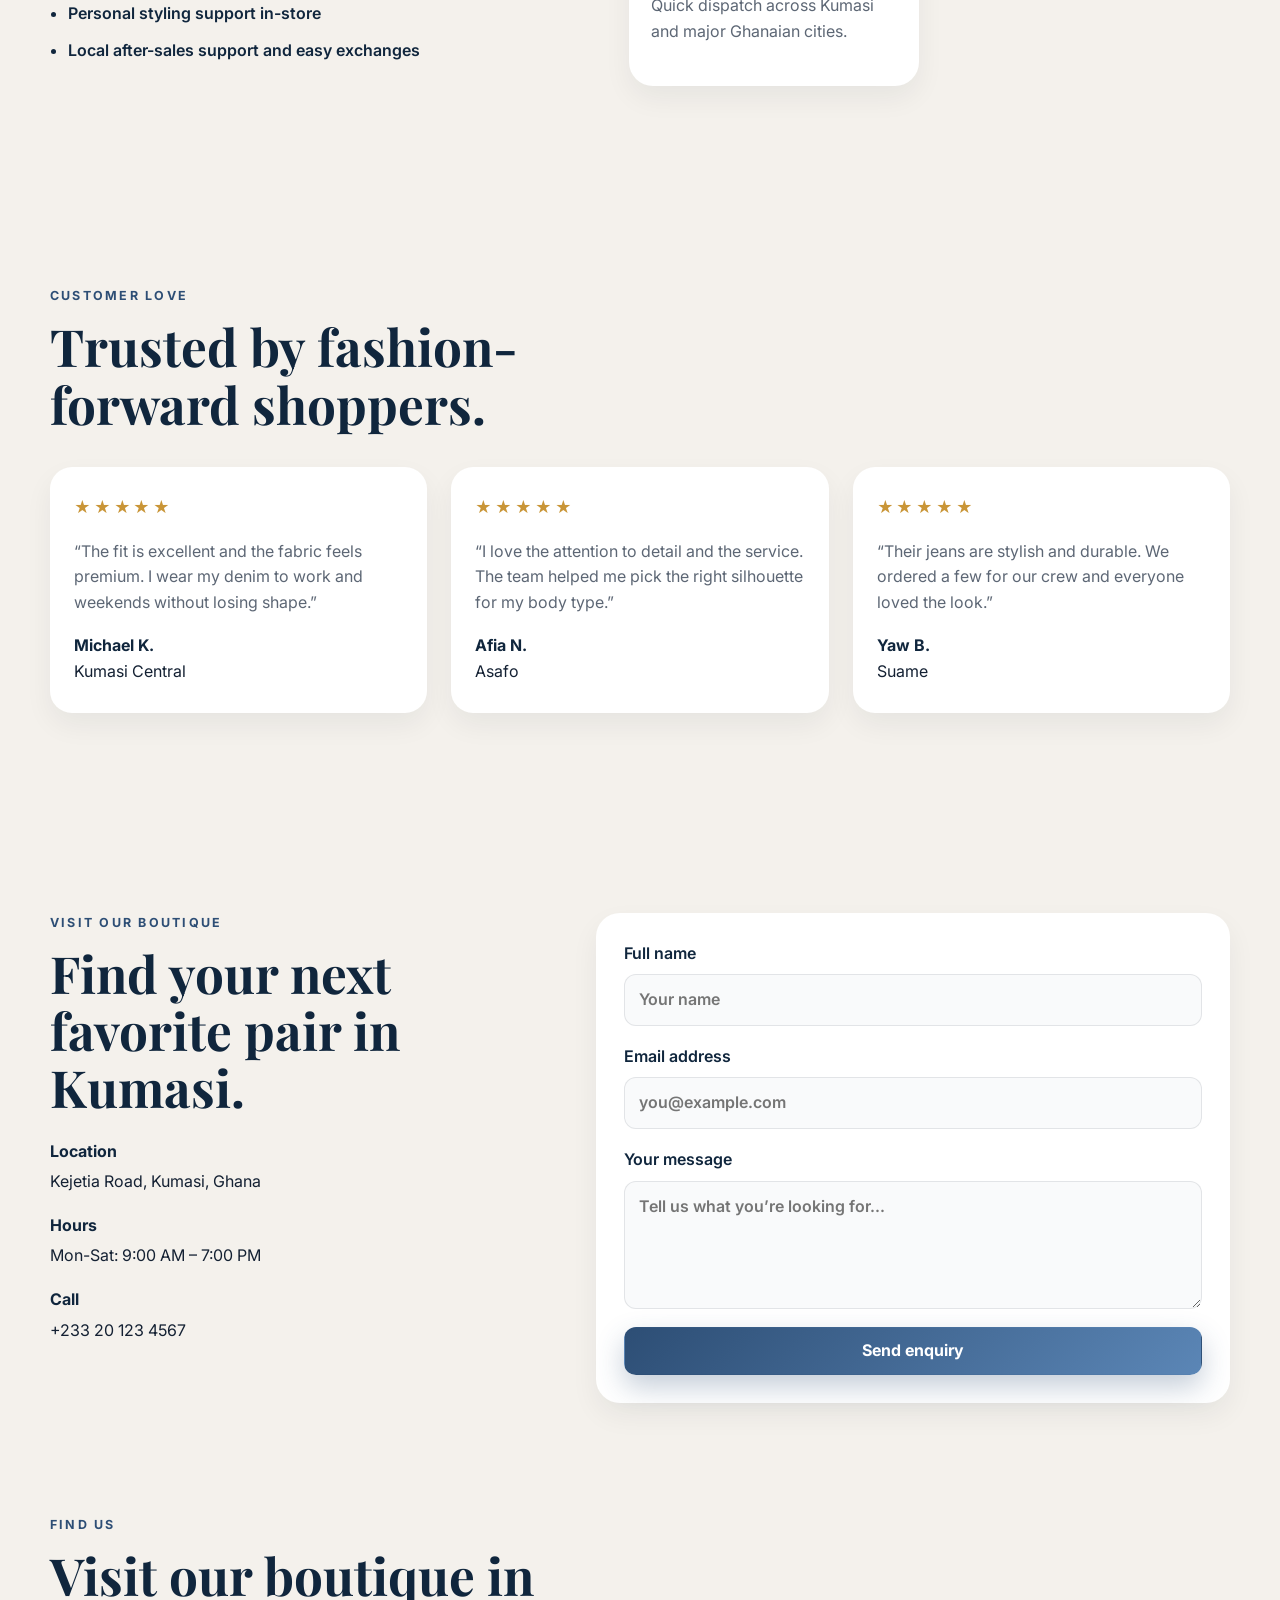
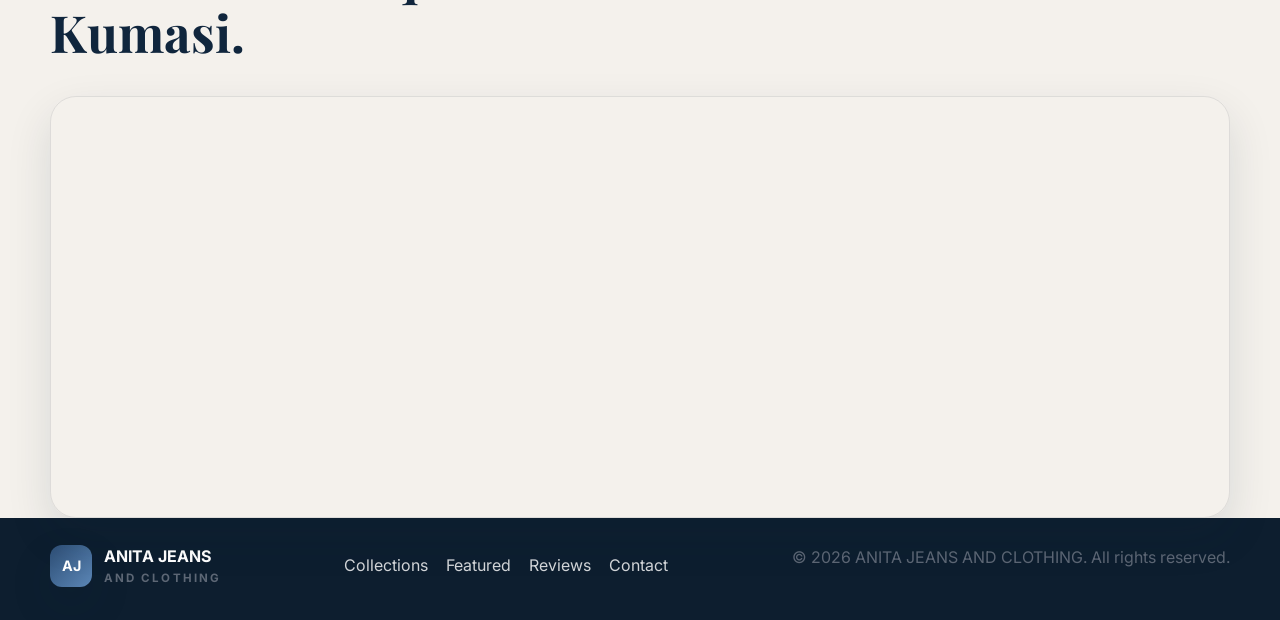
==== commit be506474: "new aditions" ====
--- a/index.html
+++ b/index.html
@@ -81,7 +81,7 @@
             </div>
             <div class="image-stack">
               <img
-                src="https://images.unsplash.com/photo-1541099649105-f69ad21f3246?auto=format&fit=crop&w=900&q=80"
+                src="IMG/p1.jpg"
                 alt="Model wearing premium denim"
               />
             </div>
@@ -127,7 +127,7 @@
           <div class="collection-grid">
             <a class="collection-card reveal" href="gallery.html">
               <img
-                src="https://images.unsplash.com/photo-1521572267360-ee0c2909d518?auto=format&fit=crop&w=800&q=80"
+                src="https://images.unsplash.com/photo-1542272604-787c3835535d?auto=format&fit=crop&w=800&q=80"
                 alt="Men's denim collection"
               />
               <div class="card-copy">
@@ -137,7 +137,7 @@
             </a>
             <a class="collection-card reveal" href="gallery.html">
               <img
-                src="https://images.unsplash.com/photo-1483985988355-763728e1935b?auto=format&fit=crop&w=800&q=80"
+                src="https://images.unsplash.com/photo-1529139574466-a303027c1d8b?auto=format&fit=crop&w=800&q=80"
                 alt="Women's fashion collection"
               />
               <div class="card-copy">
@@ -147,7 +147,7 @@
             </a>
             <a class="collection-card reveal" href="gallery.html">
               <img
-                src="https://images.unsplash.com/photo-1507679799987-c73779587ccf?auto=format&fit=crop&w=800&q=80"
+                src="IMG/p2.jpg"
                 alt="Streetwear essentials"
               />
               <div class="card-copy">
@@ -177,7 +177,7 @@
             <a class="product-card reveal" data-category="men" href="gallery.html">
               <div class="product-image">
                 <img
-                  src="https://images.unsplash.com/photo-1515886657613-9f3515b0c78f?auto=format&fit=crop&w=800&q=80"
+                  src="IMG/p3.jpg"
                   alt="Classic dark blue jean"
                 />
                 <span class="badge">Best seller</span>
@@ -199,7 +199,7 @@
             <a class="product-card reveal" data-category="women" href="gallery.html">
               <div class="product-image">
                 <img
-                  src="https://images.unsplash.com/photo-1529139574466-a303027c1d8b?auto=format&fit=crop&w=800&q=80"
+                  src="IMG/p5.jpg"
                   alt="Fitted women's jeans"
                 />
                 <span class="badge alt">New</span>
@@ -221,7 +221,7 @@
             <a class="product-card reveal" data-category="casual" href="gallery.html">
               <div class="product-image">
                 <img
-                  src="https://images.unsplash.com/photo-1524504388940-b1c1722653e1?auto=format&fit=crop&w=800&q=80"
+                  src="IMG/p4.jpg"
                   alt="Streetwear denim set"
                 />
                 <span class="badge">Trending</span>
@@ -243,7 +243,7 @@
             <a class="product-card reveal" data-category="men" href="gallery.html">
               <div class="product-image">
                 <img
-                  src="https://images.unsplash.com/photo-1504593811423-6dd665756598?auto=format&fit=crop&w=800&q=80"
+                  src="IMG/p6.jpg"
                   alt="Black and grey denim fit"
                 />
                 <span class="badge alt">Limited</span>
@@ -347,7 +347,7 @@
         </div>
       </section>
 
-      <section class="promo-banner section-space">
+      <!--<section class="promo-banner section-space">
         <div class="container promo-box reveal">
           <div>
             <p class="eyebrow">This weekend only</p>
@@ -356,6 +356,7 @@
           <a href="#contact" class="btn btn-primary">Book a fitting</a>
         </div>
       </section>
+    -->
 
       <section id="contact" class="contact section-space">
         <div class="container contact-grid">
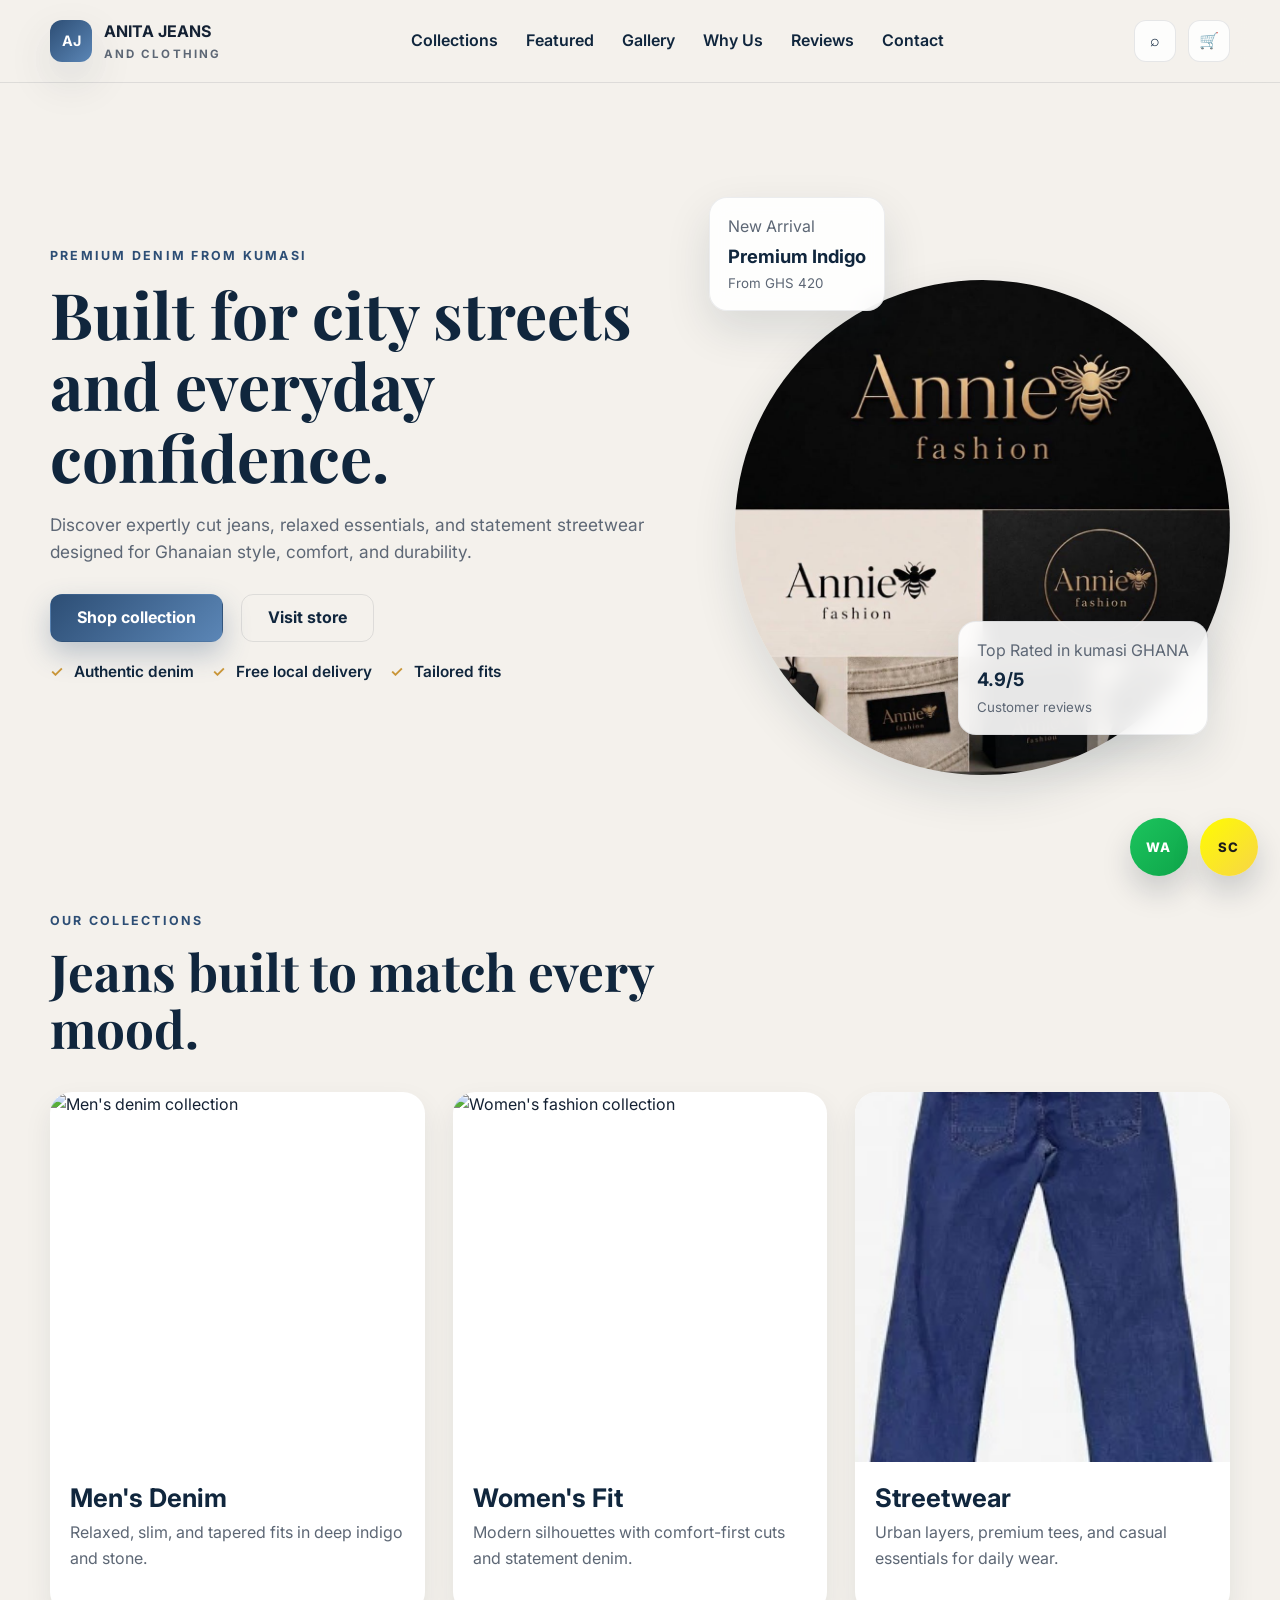
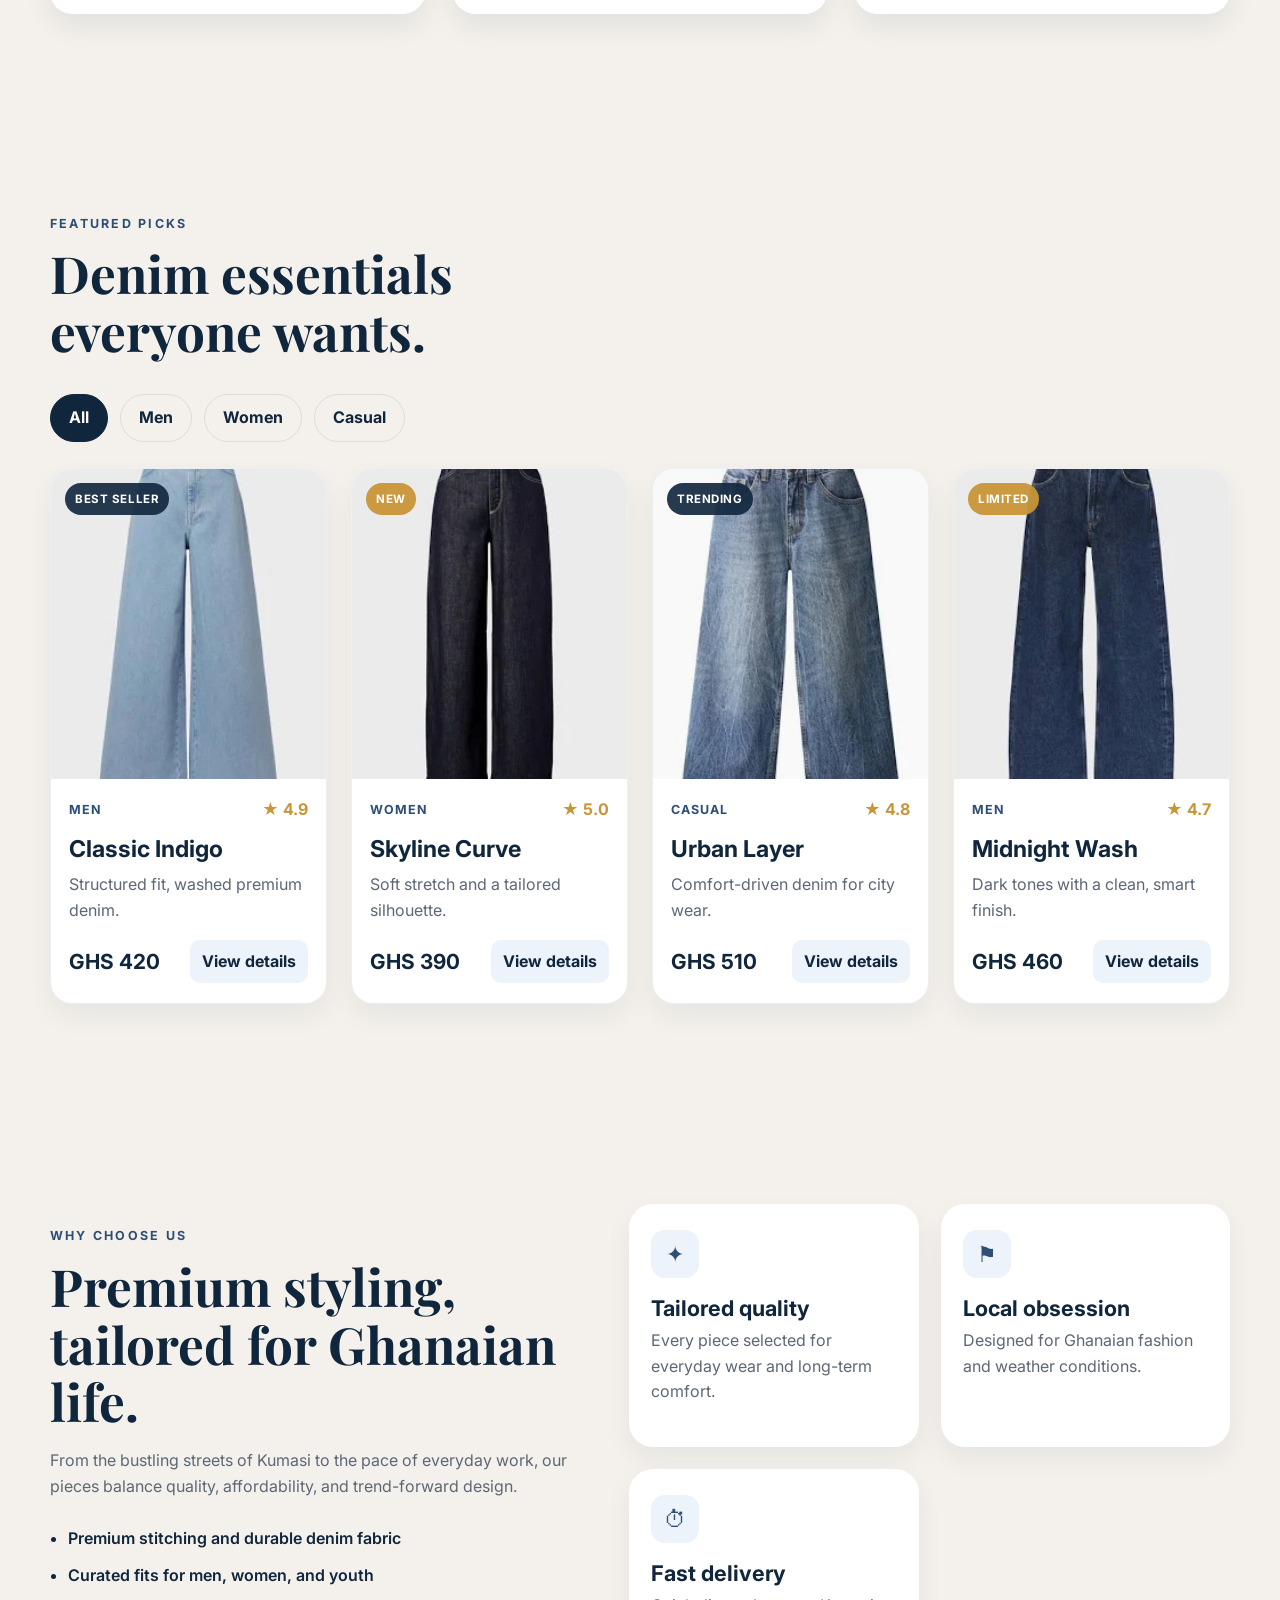
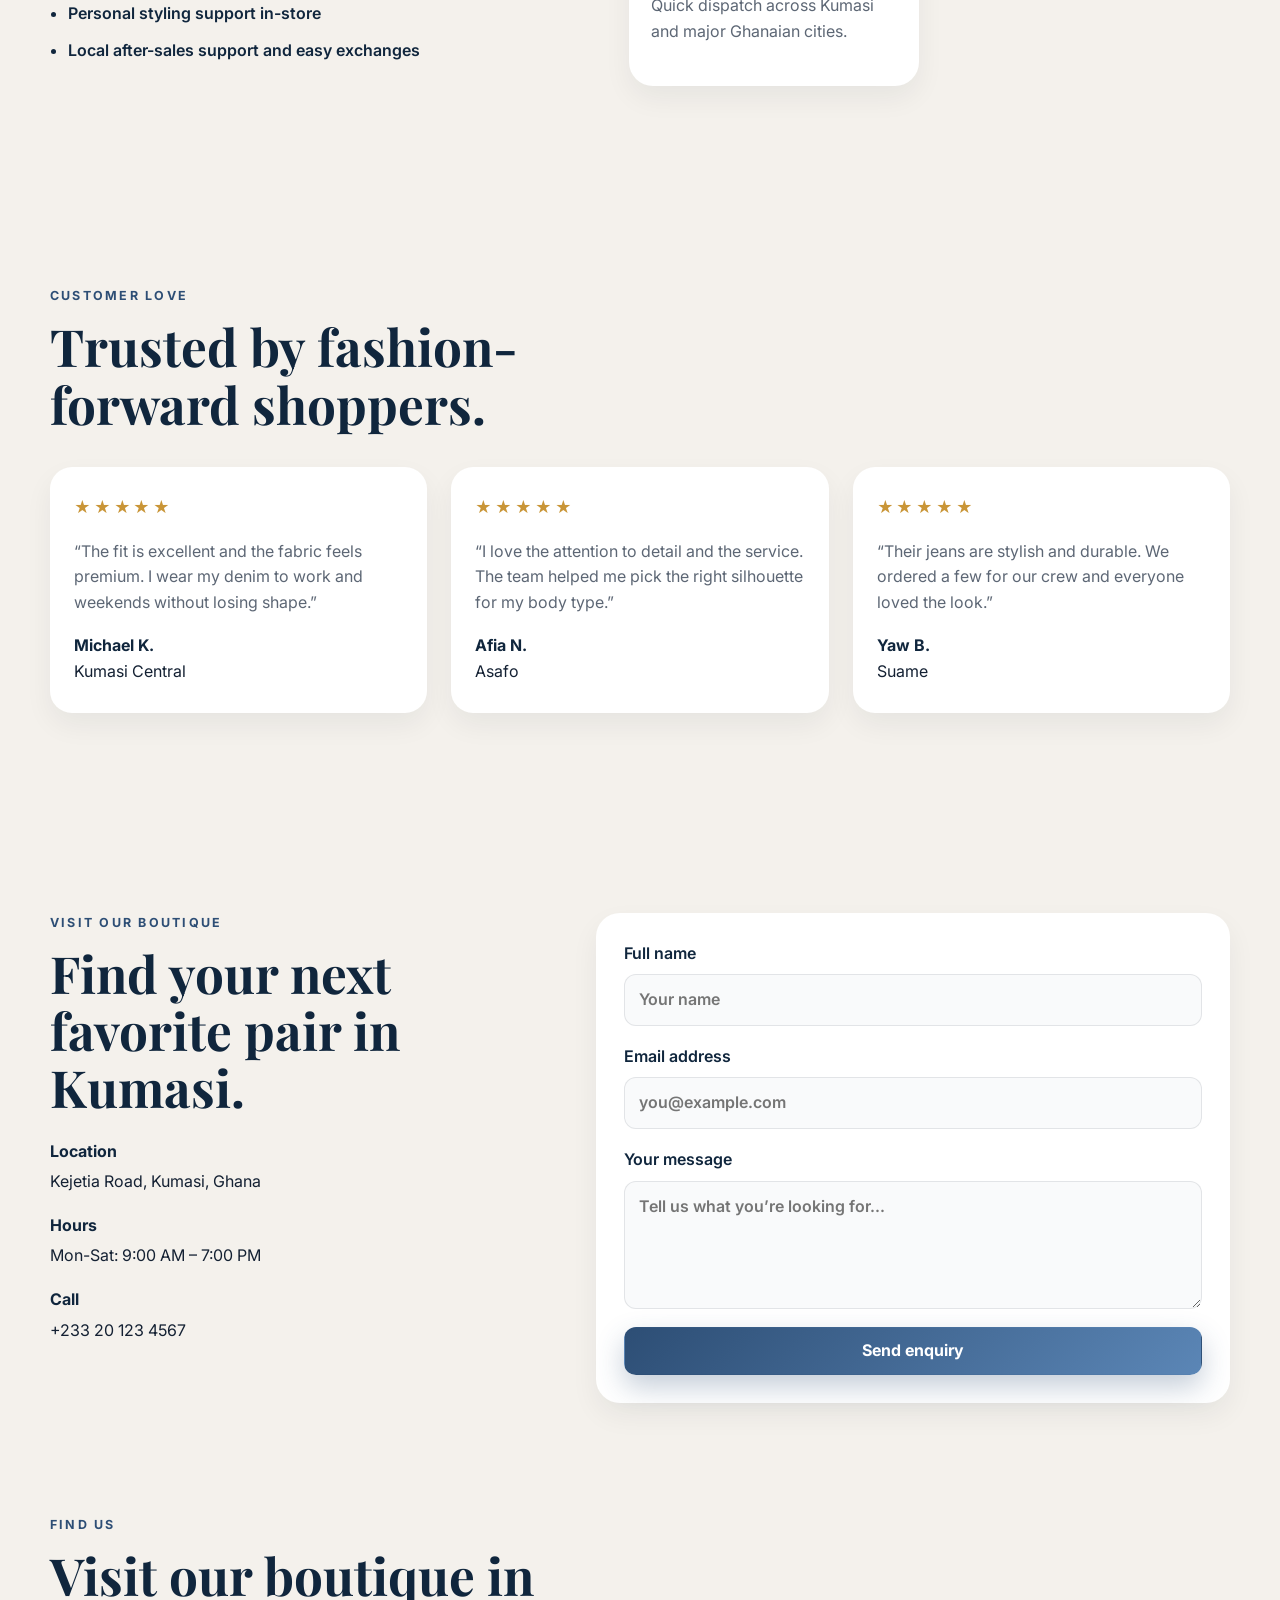
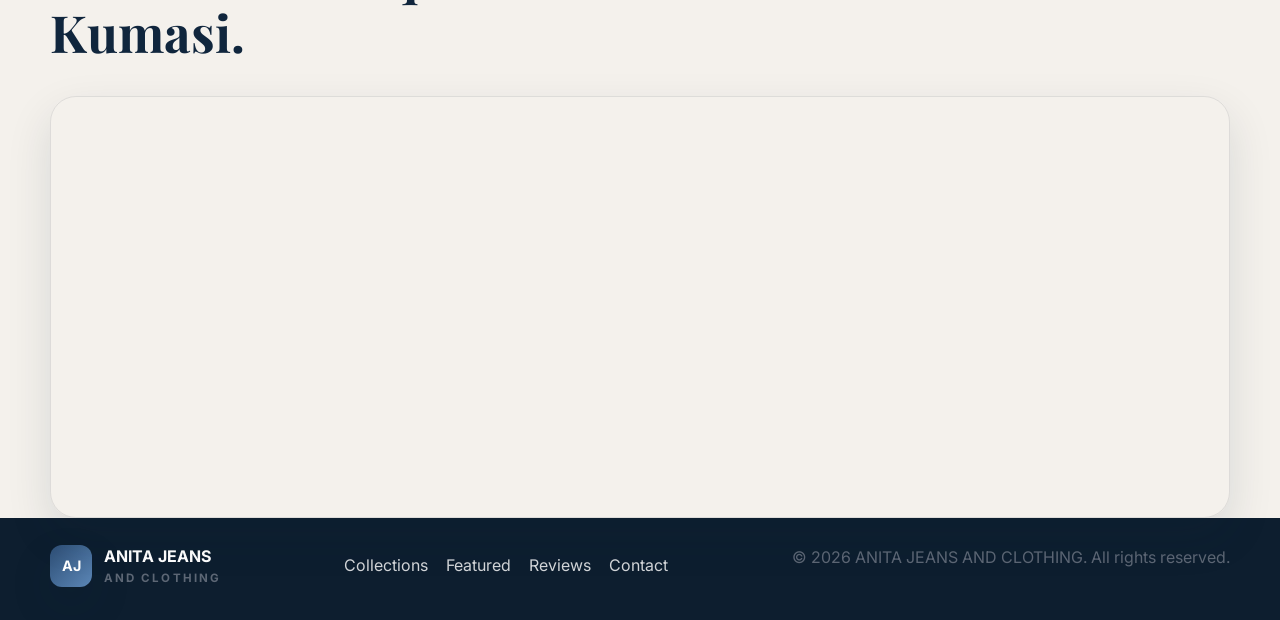
==== commit a130bcfa: "new addition" ====
--- a/index.html
+++ b/index.html
@@ -86,7 +86,7 @@
               />
             </div>
             <div class="floating-card card-two">
-              <span>Top Rated</span>
+              <span>Top Rated in kumasi GHANA</span>
               <strong>4.9/5</strong>
               <small>Customer reviews</small>
             </div>
--- a/styles.css
+++ b/styles.css
@@ -295,14 +295,15 @@
   right: 0;
   bottom: 0;
   width: min(570px, 95%);
-  border-radius: 32px;
+  border-radius: 50%;
   overflow: hidden;
   box-shadow: var(--shadow);
+  aspect-ratio: 1 / 1;
 }
 
 .image-stack img {
   width: 100%;
-  height: 670px;
+  height: 100%;
   object-fit: cover;
 }
 
